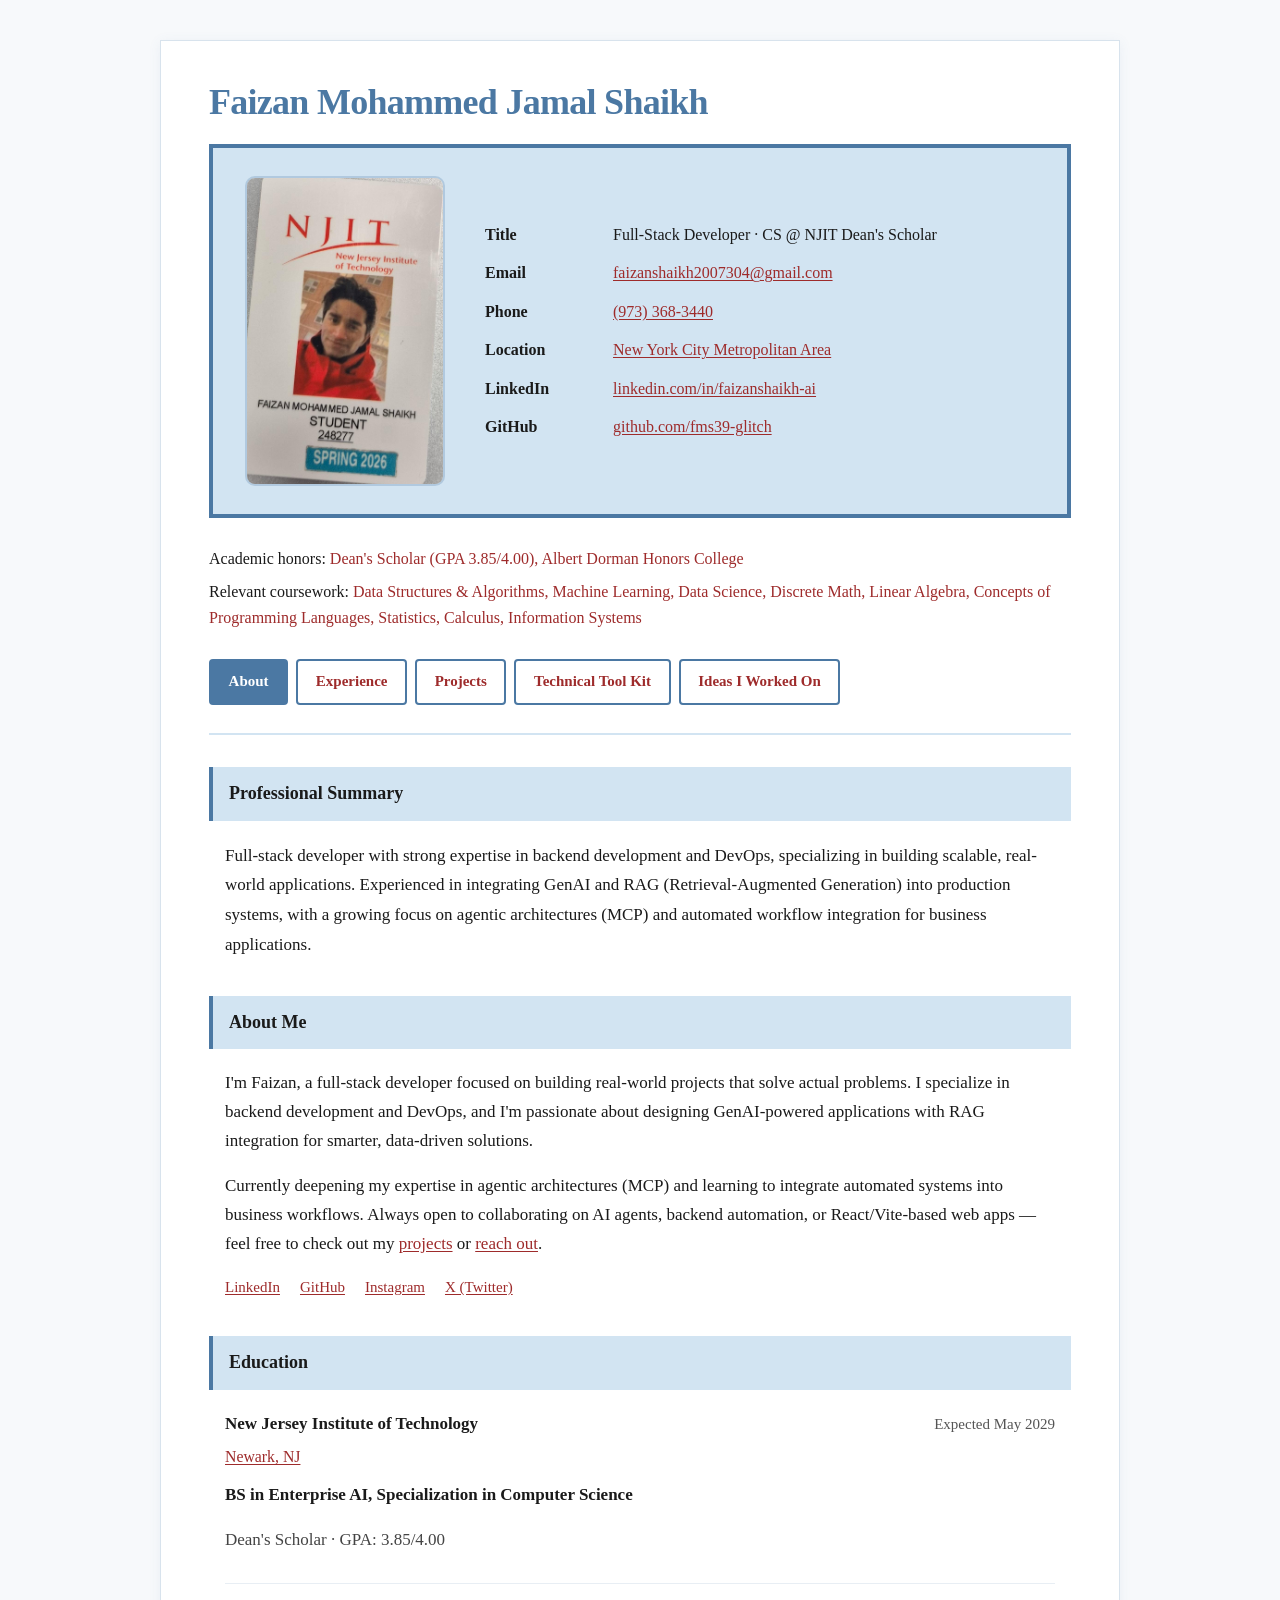
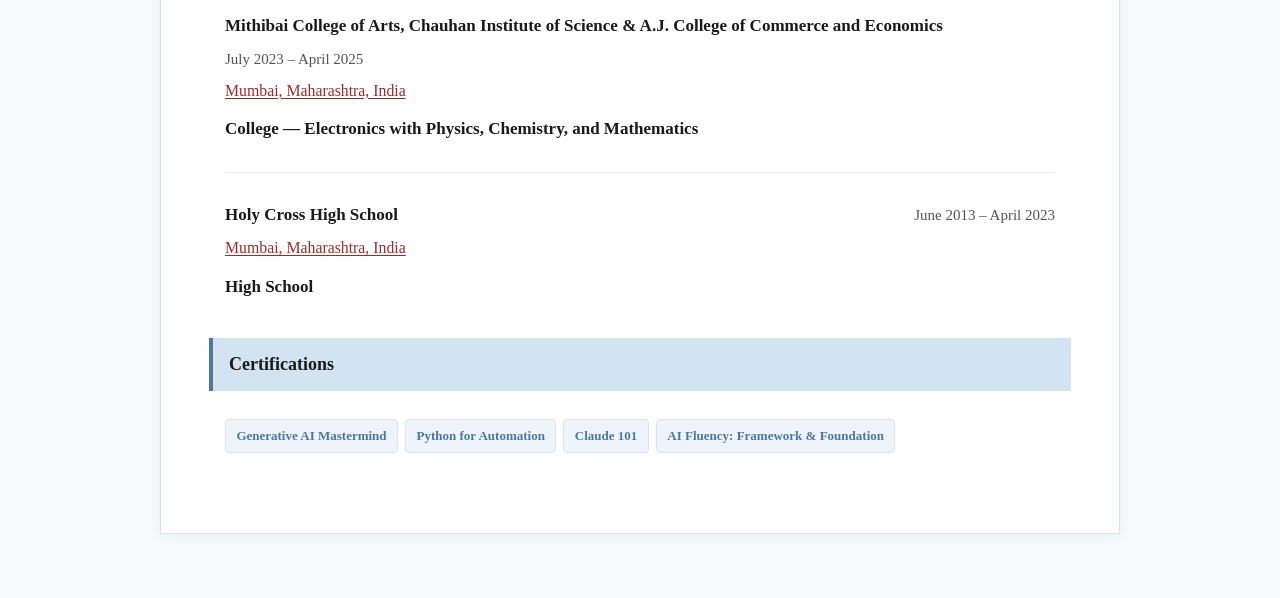
==== index.html @ a3aeeab6 "Info added in the website" ====
<!DOCTYPE html>
<html lang="en">
<head>
    <meta charset="UTF-8">
    <meta name="viewport" content="width=device-width, initial-scale=1.0">
    <title>Faizan Shaikh — Portfolio</title>
    <link rel="stylesheet" href="style.css">
</head>
<body>
<div class="page-container">
    <h1 class="header-name">Faizan Mohammed Jamal Shaikh</h1>

    <div class="top-banner">
        <div class="photo-container">
            <img src="Faizan_img.jpeg" alt="Faizan Shaikh">
        </div>

        <div class="contact-info">
            <table>
                <tr>
                    <td class="label">Title</td>
                    <td>Full-Stack Developer · CS @ NJIT Dean's Scholar</td>
                </tr>
                <tr>
                    <td class="label">Email</td>
                    <td><a href="mailto:faizanshaikh2007304@gmail.com">faizanshaikh2007304@gmail.com</a></td>
                </tr>
                <tr>
                    <td class="label">Phone</td>
                    <td><a href="tel:+19733683440">(973) 368-3440</a></td>
                </tr>
                <tr>
                    <td class="label">Location</td>
                    <td><a href="https://maps.google.com/?q=New+York+City+Metropolitan+Area" target="_blank" rel="noopener">New York City Metropolitan Area</a></td>
                </tr>
                <tr>
                    <td class="label">LinkedIn</td>
                    <td><a href="https://www.linkedin.com/in/faizanshaikh-ai" target="_blank" rel="noopener">linkedin.com/in/faizanshaikh-ai</a></td>
                </tr>
                <tr>
                    <td class="label">GitHub</td>
                    <td><a href="https://github.com/fms39-glitch" target="_blank" rel="noopener">github.com/fms39-glitch</a></td>
                </tr>
            </table>
        </div>
    </div>

    <div class="interests">
        <div>Academic honors: <span class="interests-list">Dean's Scholar (GPA 3.85/4.00), Albert Dorman Honors College</span></div>
        <div>Relevant coursework: <span class="interests-list">Data Structures &amp; Algorithms, Machine Learning, Data Science, Discrete Math, Linear Algebra, Concepts of Programming Languages, Statistics, Calculus, Information Systems</span></div>
    </div>

    <div class="navigation">
        <a href="index.html" class="active">About</a>
        <a href="experience.html">Experience</a>
        <a href="projects.html">Projects</a>
        <a href="toolkit.html">Technical Tool Kit</a>
        <a href="ideas.html">Ideas I Worked On</a>
    </div>

    <div class="content-section" id="summary">
        <h2 class="section-title">Professional Summary</h2>
        <div class="section-content">
            <p class="summary">Full-stack developer with strong expertise in backend development and DevOps, specializing in building scalable, real-world applications. Experienced in integrating GenAI and RAG (Retrieval-Augmented Generation) into production systems, with a growing focus on agentic architectures (MCP) and automated workflow integration for business applications.</p>
        </div>
    </div>

    <div class="content-section" id="about">
        <h2 class="section-title">About Me</h2>
        <div class="section-content">
            <p>I'm Faizan, a full-stack developer focused on building real-world projects that solve actual problems. I specialize in backend development and DevOps, and I'm passionate about designing GenAI-powered applications with RAG integration for smarter, data-driven solutions.</p>
            <p>Currently deepening my expertise in agentic architectures (MCP) and learning to integrate automated systems into business workflows. Always open to collaborating on AI agents, backend automation, or React/Vite-based web apps — feel free to check out my <a href="projects.html">projects</a> or <a href="mailto:faizanshaikh2007304@gmail.com">reach out</a>.</p>
            <div class="social-bar">
                <a href="https://www.linkedin.com/in/faizanshaikh-ai" target="_blank" rel="noopener">LinkedIn</a>
                <a href="https://github.com/fms39-glitch" target="_blank" rel="noopener">GitHub</a>
                <a href="https://instagram.com/_justfaizan_30" target="_blank" rel="noopener">Instagram</a>
                <a href="https://x.com/Fms39dev" target="_blank" rel="noopener">X (Twitter)</a>
            </div>
        </div>
    </div>

    <div class="content-section" id="education">
        <h2 class="section-title">Education</h2>
        <div class="section-content">
            <div class="entry">
                <div class="entry-header">
                    <strong>New Jersey Institute of Technology</strong>
                    <span class="entry-dates">Expected May 2029</span>
                </div>
                <div class="entry-meta">
                    <a href="https://maps.google.com/?q=New+Jersey+Institute+of+Technology,+Newark,+NJ" target="_blank" rel="noopener">Newark, NJ</a>
                </div>
                <p class="edu-degree">BS in Enterprise AI, Specialization in Computer Science</p>
                <p class="edu-detail">Dean's Scholar · GPA: 3.85/4.00</p>
            </div>

            <div class="entry">
                <div class="entry-header">
                    <strong>Mithibai College of Arts, Chauhan Institute of Science &amp; A.J. College of Commerce and Economics</strong>
                    <span class="entry-dates">July 2023 – April 2025</span>
                </div>
                <div class="entry-meta">
                    <a href="https://maps.google.com/?q=Mithibai+College,+Mumbai,+India" target="_blank" rel="noopener">Mumbai, Maharashtra, India</a>
                </div>
                <p class="edu-degree">College — Electronics with Physics, Chemistry, and Mathematics</p>
            </div>

            <div class="entry">
                <div class="entry-header">
                    <strong>Holy Cross High School</strong>
                    <span class="entry-dates">June 2013 – April 2023</span>
                </div>
                <div class="entry-meta">
                    <a href="https://maps.google.com/?q=Holy+Cross+High+School,+Mumbai,+India" target="_blank" rel="noopener">Mumbai, Maharashtra, India</a>
                </div>
                <p class="edu-degree">High School</p>
            </div>
        </div>
    </div>

    <div class="content-section" id="certifications">
        <h2 class="section-title">Certifications</h2>
        <div class="section-content">
            <div class="tag-row">
                <span class="tag">Generative AI Mastermind</span>
                <span class="tag">Python for Automation</span>
                <span class="tag">Claude 101</span>
                <span class="tag">AI Fluency: Framework &amp; Foundation</span>
            </div>
        </div>
    </div>

</div>
</body>
</html>
---- style.css ----
*,
*::before,
*::after {
    box-sizing: border-box;
}

html {
    font-size: 16px;
    scroll-behavior: smooth;
}

body {
    font-family: Georgia, "Times New Roman", Times, serif;
    font-size: 1.0625rem;
    line-height: 1.65;
    margin: 0;
    padding: 2.5rem 2rem 4rem;
    color: #1a1a1a;
    background-color: #f7f9fb;
    min-height: 100vh;
}

.page-container {
    max-width: 960px;
    margin: 0 auto;
    background-color: #fff;
    padding: 2.5rem 3rem 3rem;
    border: 1px solid #d8e3ed;
    box-shadow: 0 2px 12px rgba(75, 120, 163, 0.08);
}

.header-name {
    color: #4B78A3;
    font-size: 2.25rem;
    margin: 0 0 1.25rem 0;
    font-weight: 700;
    letter-spacing: -0.02em;
    line-height: 1.2;
}

.top-banner {
    border: 4px solid #4B78A3;
    background-color: #D2E4F2;
    display: flex;
    align-items: center;
    gap: 2.5rem;
    padding: 1.75rem 2rem;
    margin-bottom: 1.75rem;
}

.photo-container {
    flex-shrink: 0;
}

.photo-container img {
    display: block;
    width: 200px;
    max-width: 100%;
    height: auto;
    border-radius: 10px;
    border: 2px solid rgba(75, 120, 163, 0.25);
}

.contact-info {
    flex: 1;
    min-width: 0;
}

.contact-info table {
    border-collapse: collapse;
    width: 100%;
}

.contact-info td {
    padding: 0.45rem 1.5rem 0.45rem 0;
    font-size: 1rem;
    vertical-align: top;
    line-height: 1.5;
}

.contact-info .label {
    font-weight: 700;
    color: #1a1a1a;
    white-space: nowrap;
    width: 8rem;
}

.contact-info a {
    color: #9E2B2B;
    text-decoration: underline;
    text-underline-offset: 2px;
}

.contact-info a:hover {
    color: #7a1f1f;
}

.interests {
    font-size: 1rem;
    margin-bottom: 1.75rem;
    line-height: 1.6;
}

.interests div {
    margin-bottom: 0.5rem;
}

.interests div:last-child {
    margin-bottom: 0;
}

.interests-list {
    color: #9E2B2B;
}

.navigation {
    display: flex;
    flex-wrap: wrap;
    gap: 0.5rem;
    margin-bottom: 2rem;
    padding-bottom: 1.75rem;
    border-bottom: 2px solid #D2E4F2;
}

.navigation a {
    border: 2px solid #4B78A3;
    padding: 0.55rem 1.1rem;
    text-decoration: none;
    color: #9E2B2B;
    font-size: 0.9375rem;
    font-weight: 600;
    background-color: #fff;
    border-radius: 4px;
    transition: background-color 0.15s ease, color 0.15s ease;
}

.navigation a:hover {
    background-color: #D2E4F2;
    color: #7a1f1f;
}

.navigation a.active {
    background-color: #4B78A3;
    color: #fff;
    border-color: #4B78A3;
}

.navigation a.active:hover {
    background-color: #3d6285;
    color: #fff;
}

.content-section {
    margin-bottom: 0;
}

.content-section + .content-section {
    margin-top: 0.25rem;
}

.section-title {
    background-color: #D2E4F2;
    padding: 0.75rem 1rem;
    font-size: 1.125rem;
    font-weight: 700;
    margin: 0;
    color: #1a1a1a;
    border-left: 4px solid #4B78A3;
}

.section-content {
    padding: 1.25rem 1rem 2rem;
    font-size: 1.0625rem;
    line-height: 1.7;
}

.section-content p {
    margin-top: 0;
    margin-bottom: 1rem;
}

.section-content p:last-child {
    margin-bottom: 0;
}

.section-content ul {
    margin: 0;
    padding-left: 1.75rem;
}

.section-content li {
    margin-bottom: 0.75rem;
    padding-left: 0.25rem;
}

.section-content li:last-child {
    margin-bottom: 0;
}

.section-content strong {
    color: #1a1a1a;
}

.section-content em {
    color: #444;
}

.section-content a {
    color: #9E2B2B;
    text-decoration: underline;
    text-underline-offset: 2px;
}

.section-content a:hover {
    color: #7a1f1f;
}

.summary {
    font-size: 1.0625rem;
    line-height: 1.75;
    margin: 0;
}

.entry {
    margin-bottom: 1.75rem;
    padding-bottom: 1.75rem;
    border-bottom: 1px solid #e8eef4;
}

.entry:last-child {
    margin-bottom: 0;
    padding-bottom: 0;
    border-bottom: none;
}

.entry-header {
    display: flex;
    flex-wrap: wrap;
    justify-content: space-between;
    align-items: baseline;
    gap: 0.35rem 1.5rem;
    margin-bottom: 0.35rem;
}

.entry-header strong {
    font-size: 1.0625rem;
    color: #1a1a1a;
}

.entry-dates {
    font-size: 0.9375rem;
    color: #555;
    white-space: nowrap;
}

.entry-meta {
    font-size: 0.9875rem;
    color: #444;
    margin-bottom: 0.65rem;
}

.entry-meta a {
    color: #9E2B2B;
    text-decoration: underline;
    text-underline-offset: 2px;
}

.entry-meta a:hover {
    color: #7a1f1f;
}

.entry-body {
    margin: 0;
    padding-left: 1.25rem;
}

.entry-body li {
    margin-bottom: 0.55rem;
}

.project-header {
    display: flex;
    flex-wrap: wrap;
    align-items: baseline;
    gap: 0.5rem 1rem;
    margin-bottom: 0.35rem;
}

.project-header strong {
    font-size: 1.0625rem;
}

.project-link {
    font-size: 0.9375rem;
}

.project-link a {
    color: #9E2B2B;
    text-decoration: underline;
    text-underline-offset: 2px;
}

.project-link a:hover {
    color: #7a1f1f;
}

.project-role {
    font-size: 0.9375rem;
    color: #555;
    margin-bottom: 0.65rem;
}

.skill-category {
    margin-bottom: 1.1rem;
}

.skill-category:last-child {
    margin-bottom: 0;
}

.skill-category strong {
    display: block;
    margin-bottom: 0.35rem;
    color: #4B78A3;
    font-size: 0.9375rem;
    text-transform: uppercase;
    letter-spacing: 0.04em;
}

.skill-category span {
    color: #333;
    line-height: 1.65;
}

.tag-row {
    display: flex;
    flex-wrap: wrap;
    gap: 0.45rem;
    margin-top: 0.5rem;
}

.tag {
    display: inline-block;
    font-size: 0.8125rem;
    font-weight: 600;
    padding: 0.3rem 0.65rem;
    background-color: #eef4fa;
    color: #4B78A3;
    border: 1px solid #d8e3ed;
    border-radius: 4px;
}

.social-bar {
    display: flex;
    flex-wrap: wrap;
    gap: 0.65rem 1.25rem;
    margin-top: 1rem;
}

.social-bar a {
    color: #9E2B2B;
    text-decoration: underline;
    text-underline-offset: 2px;
    font-size: 0.9375rem;
}

.social-bar a:hover {
    color: #7a1f1f;
}

.edu-degree {
    font-weight: 700;
    color: #1a1a1a;
}

.edu-detail {
    color: #444;
    margin-top: 0.25rem;
}

@media (max-width: 768px) {
    body {
        padding: 1rem 0.75rem 2rem;
        font-size: 1rem;
    }

    .page-container {
        padding: 1.5rem 1.25rem 2rem;
    }

    .header-name {
        font-size: 1.75rem;
    }

    .top-banner {
        flex-direction: column;
        align-items: flex-start;
        gap: 1.25rem;
        padding: 1.25rem;
    }

    .photo-container img {
        width: 160px;
    }

    .contact-info td {
        display: block;
        padding: 0.25rem 0;
    }

    .contact-info .label {
        width: auto;
        padding-bottom: 0;
    }

    .contact-info tr {
        display: block;
        margin-bottom: 0.65rem;
    }

    .navigation a {
        flex: 1 1 auto;
        text-align: center;
        min-width: calc(50% - 0.25rem);
    }
}

@media (max-width: 480px) {
    .navigation a {
        min-width: 100%;
    }
}
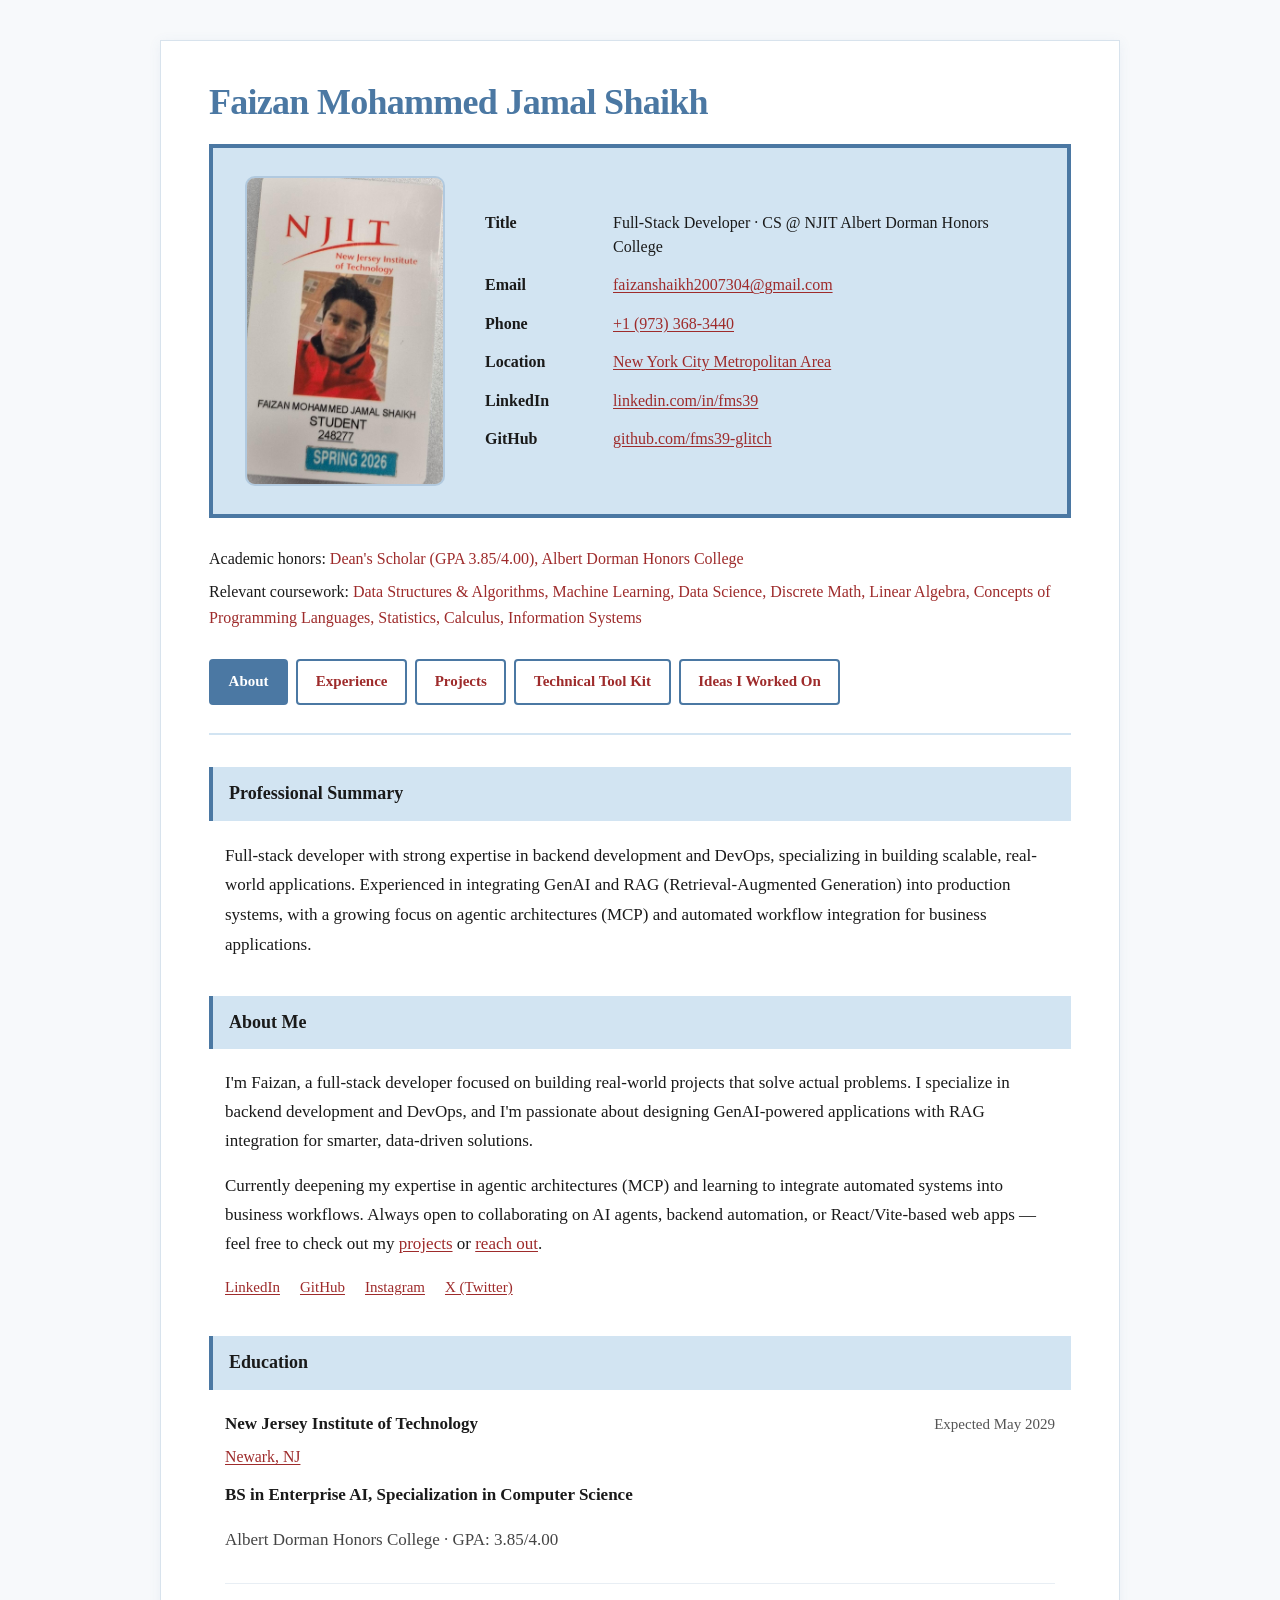
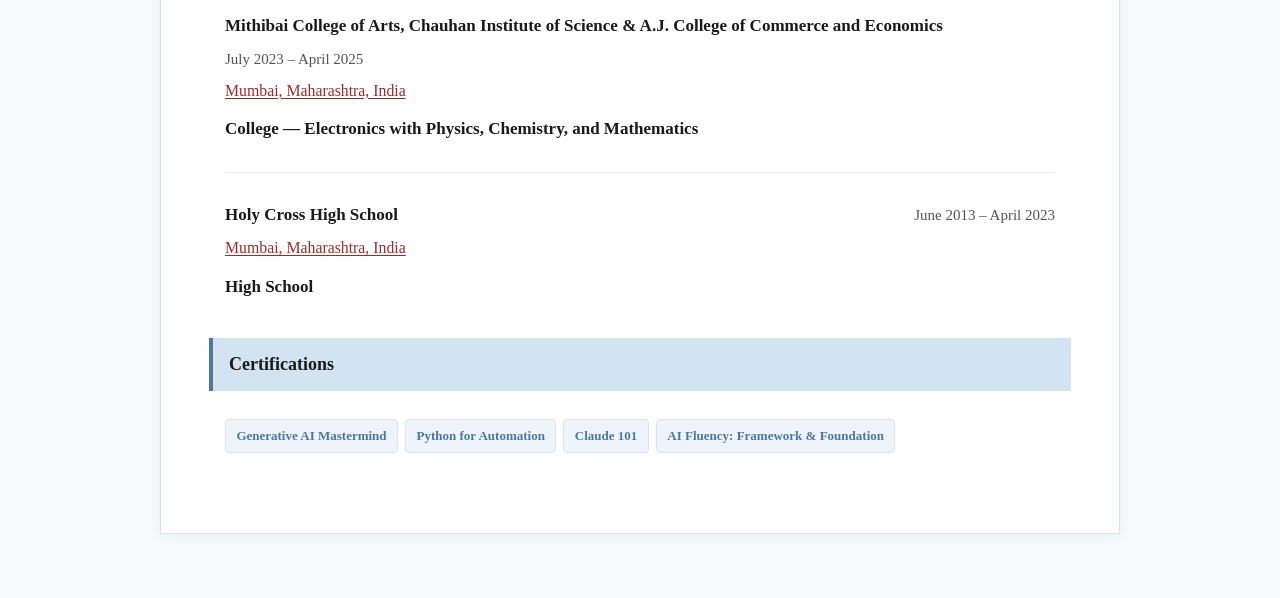
==== commit e354915e: "email and redirect URL changed" ====
--- a/index.html
+++ b/index.html
@@ -1,135 +1,156 @@
 <!DOCTYPE html>
 <html lang="en">
+
 <head>
     <meta charset="UTF-8">
     <meta name="viewport" content="width=device-width, initial-scale=1.0">
     <title>Faizan Shaikh — Portfolio</title>
     <link rel="stylesheet" href="style.css">
 </head>
+
 <body>
-<div class="page-container">
-    <h1 class="header-name">Faizan Mohammed Jamal Shaikh</h1>
+    <div class="page-container">
+        <h1 class="header-name">Faizan Mohammed Jamal Shaikh</h1>
 
-    <div class="top-banner">
-        <div class="photo-container">
-            <img src="Faizan_img.jpeg" alt="Faizan Shaikh">
+        <div class="top-banner">
+            <div class="photo-container">
+                <img src="Faizan_img.jpeg" alt="Faizan Shaikh">
+            </div>
+
+            <div class="contact-info">
+                <table>
+                    <tr>
+                        <td class="label">Title</td>
+                        <td>Full-Stack Developer · CS @ NJIT Albert Dorman Honors College</td>
+                    </tr>
+                    <tr>
+                        <td class="label">Email</td>
+                        <td><a href="mailto:faizanshaikh2007304@gmail.com">faizanshaikh2007304@gmail.com</a></td>
+                    </tr>
+                    <tr>
+                        <td class="label">Phone</td>
+                        <td><a href="tel:+19733683440">+1 (973) 368-3440</a></td>
+                    </tr>
+                    <tr>
+                        <td class="label">Location</td>
+                        <td><a href="https://maps.google.com/?q=New+York+City+Metropolitan+Area" target="_blank"
+                                rel="noopener">New York City Metropolitan Area</a></td>
+                    </tr>
+                    <tr>
+                        <td class="label">LinkedIn</td>
+                        <td><a href="https://www.linkedin.com/in/fms39" target="_blank"
+                                rel="noopener">linkedin.com/in/fms39</a></td>
+                    </tr>
+                    <tr>
+                        <td class="label">GitHub</td>
+                        <td><a href="https://github.com/fms39-glitch" target="_blank"
+                                rel="noopener">github.com/fms39-glitch</a></td>
+                    </tr>
+                </table>
+            </div>
         </div>
 
-        <div class="contact-info">
-            <table>
-                <tr>
-                    <td class="label">Title</td>
-                    <td>Full-Stack Developer · CS @ NJIT Dean's Scholar</td>
-                </tr>
-                <tr>
-                    <td class="label">Email</td>
-                    <td><a href="mailto:faizanshaikh2007304@gmail.com">faizanshaikh2007304@gmail.com</a></td>
-                </tr>
-                <tr>
-                    <td class="label">Phone</td>
-                    <td><a href="tel:+19733683440">(973) 368-3440</a></td>
-                </tr>
-                <tr>
-                    <td class="label">Location</td>
-                    <td><a href="https://maps.google.com/?q=New+York+City+Metropolitan+Area" target="_blank" rel="noopener">New York City Metropolitan Area</a></td>
-                </tr>
-                <tr>
-                    <td class="label">LinkedIn</td>
-                    <td><a href="https://www.linkedin.com/in/faizanshaikh-ai" target="_blank" rel="noopener">linkedin.com/in/faizanshaikh-ai</a></td>
-                </tr>
-                <tr>
-                    <td class="label">GitHub</td>
-                    <td><a href="https://github.com/fms39-glitch" target="_blank" rel="noopener">github.com/fms39-glitch</a></td>
-                </tr>
-            </table>
+        <div class="interests">
+            <div>Academic honors: <span class="interests-list">Dean's Scholar (GPA 3.85/4.00), Albert Dorman Honors
+                    College</span></div>
+            <div>Relevant coursework: <span class="interests-list">Data Structures &amp; Algorithms, Machine Learning,
+                    Data Science, Discrete Math, Linear Algebra, Concepts of Programming Languages, Statistics,
+                    Calculus, Information Systems</span></div>
         </div>
-    </div>
 
-    <div class="interests">
-        <div>Academic honors: <span class="interests-list">Dean's Scholar (GPA 3.85/4.00), Albert Dorman Honors College</span></div>
-        <div>Relevant coursework: <span class="interests-list">Data Structures &amp; Algorithms, Machine Learning, Data Science, Discrete Math, Linear Algebra, Concepts of Programming Languages, Statistics, Calculus, Information Systems</span></div>
-    </div>
+        <div class="navigation">
+            <a href="index.html" class="active">About</a>
+            <a href="experience.html">Experience</a>
+            <a href="projects.html">Projects</a>
+            <a href="toolkit.html">Technical Tool Kit</a>
+            <a href="ideas.html">Ideas I Worked On</a>
+        </div>
 
-    <div class="navigation">
-        <a href="index.html" class="active">About</a>
-        <a href="experience.html">Experience</a>
-        <a href="projects.html">Projects</a>
-        <a href="toolkit.html">Technical Tool Kit</a>
-        <a href="ideas.html">Ideas I Worked On</a>
-    </div>
-
-    <div class="content-section" id="summary">
-        <h2 class="section-title">Professional Summary</h2>
-        <div class="section-content">
-            <p class="summary">Full-stack developer with strong expertise in backend development and DevOps, specializing in building scalable, real-world applications. Experienced in integrating GenAI and RAG (Retrieval-Augmented Generation) into production systems, with a growing focus on agentic architectures (MCP) and automated workflow integration for business applications.</p>
-        </div>
-    </div>
-
-    <div class="content-section" id="about">
-        <h2 class="section-title">About Me</h2>
-        <div class="section-content">
-            <p>I'm Faizan, a full-stack developer focused on building real-world projects that solve actual problems. I specialize in backend development and DevOps, and I'm passionate about designing GenAI-powered applications with RAG integration for smarter, data-driven solutions.</p>
-            <p>Currently deepening my expertise in agentic architectures (MCP) and learning to integrate automated systems into business workflows. Always open to collaborating on AI agents, backend automation, or React/Vite-based web apps — feel free to check out my <a href="projects.html">projects</a> or <a href="mailto:faizanshaikh2007304@gmail.com">reach out</a>.</p>
-            <div class="social-bar">
-                <a href="https://www.linkedin.com/in/faizanshaikh-ai" target="_blank" rel="noopener">LinkedIn</a>
-                <a href="https://github.com/fms39-glitch" target="_blank" rel="noopener">GitHub</a>
-                <a href="https://instagram.com/_justfaizan_30" target="_blank" rel="noopener">Instagram</a>
-                <a href="https://x.com/Fms39dev" target="_blank" rel="noopener">X (Twitter)</a>
+        <div class="content-section" id="summary">
+            <h2 class="section-title">Professional Summary</h2>
+            <div class="section-content">
+                <p class="summary">Full-stack developer with strong expertise in backend development and DevOps,
+                    specializing in building scalable, real-world applications. Experienced in integrating GenAI and RAG
+                    (Retrieval-Augmented Generation) into production systems, with a growing focus on agentic
+                    architectures (MCP) and automated workflow integration for business applications.</p>
             </div>
         </div>
-    </div>
 
-    <div class="content-section" id="education">
-        <h2 class="section-title">Education</h2>
-        <div class="section-content">
-            <div class="entry">
-                <div class="entry-header">
-                    <strong>New Jersey Institute of Technology</strong>
-                    <span class="entry-dates">Expected May 2029</span>
+        <div class="content-section" id="about">
+            <h2 class="section-title">About Me</h2>
+            <div class="section-content">
+                <p>I'm Faizan, a full-stack developer focused on building real-world projects that solve actual
+                    problems. I specialize in backend development and DevOps, and I'm passionate about designing
+                    GenAI-powered applications with RAG integration for smarter, data-driven solutions.</p>
+                <p>Currently deepening my expertise in agentic architectures (MCP) and learning to integrate automated
+                    systems into business workflows. Always open to collaborating on AI agents, backend automation, or
+                    React/Vite-based web apps — feel free to check out my <a href="projects.html">projects</a> or <a
+                        href="mailto:faizanshaikh2007304@gmail.com">reach out</a>.</p>
+                <div class="social-bar">
+                    <a href="https://www.linkedin.com/in/fms39" target="_blank" rel="noopener">LinkedIn</a>
+                    <a href="https://github.com/fms39-glitch" target="_blank" rel="noopener">GitHub</a>
+                    <a href="https://instagram.com/_justfaizan_30" target="_blank" rel="noopener">Instagram</a>
+                    <a href="https://x.com/Fms39dev" target="_blank" rel="noopener">X (Twitter)</a>
                 </div>
-                <div class="entry-meta">
-                    <a href="https://maps.google.com/?q=New+Jersey+Institute+of+Technology,+Newark,+NJ" target="_blank" rel="noopener">Newark, NJ</a>
-                </div>
-                <p class="edu-degree">BS in Enterprise AI, Specialization in Computer Science</p>
-                <p class="edu-detail">Dean's Scholar · GPA: 3.85/4.00</p>
-            </div>
-
-            <div class="entry">
-                <div class="entry-header">
-                    <strong>Mithibai College of Arts, Chauhan Institute of Science &amp; A.J. College of Commerce and Economics</strong>
-                    <span class="entry-dates">July 2023 – April 2025</span>
-                </div>
-                <div class="entry-meta">
-                    <a href="https://maps.google.com/?q=Mithibai+College,+Mumbai,+India" target="_blank" rel="noopener">Mumbai, Maharashtra, India</a>
-                </div>
-                <p class="edu-degree">College — Electronics with Physics, Chemistry, and Mathematics</p>
-            </div>
-
-            <div class="entry">
-                <div class="entry-header">
-                    <strong>Holy Cross High School</strong>
-                    <span class="entry-dates">June 2013 – April 2023</span>
-                </div>
-                <div class="entry-meta">
-                    <a href="https://maps.google.com/?q=Holy+Cross+High+School,+Mumbai,+India" target="_blank" rel="noopener">Mumbai, Maharashtra, India</a>
-                </div>
-                <p class="edu-degree">High School</p>
             </div>
         </div>
-    </div>
 
-    <div class="content-section" id="certifications">
-        <h2 class="section-title">Certifications</h2>
-        <div class="section-content">
-            <div class="tag-row">
-                <span class="tag">Generative AI Mastermind</span>
-                <span class="tag">Python for Automation</span>
-                <span class="tag">Claude 101</span>
-                <span class="tag">AI Fluency: Framework &amp; Foundation</span>
+        <div class="content-section" id="education">
+            <h2 class="section-title">Education</h2>
+            <div class="section-content">
+                <div class="entry">
+                    <div class="entry-header">
+                        <strong>New Jersey Institute of Technology</strong>
+                        <span class="entry-dates">Expected May 2029</span>
+                    </div>
+                    <div class="entry-meta">
+                        <a href="https://maps.google.com/?q=New+Jersey+Institute+of+Technology,+Newark,+NJ"
+                            target="_blank" rel="noopener">Newark, NJ</a>
+                    </div>
+                    <p class="edu-degree">BS in Enterprise AI, Specialization in Computer Science</p>
+                    <p class="edu-detail">Albert Dorman Honors College · GPA: 3.85/4.00</p>
+                </div>
+
+                <div class="entry">
+                    <div class="entry-header">
+                        <strong>Mithibai College of Arts, Chauhan Institute of Science &amp; A.J. College of Commerce
+                            and Economics</strong>
+                        <span class="entry-dates">July 2023 – April 2025</span>
+                    </div>
+                    <div class="entry-meta">
+                        <a href="https://maps.google.com/?q=Mithibai+College,+Mumbai,+India" target="_blank"
+                            rel="noopener">Mumbai, Maharashtra, India</a>
+                    </div>
+                    <p class="edu-degree">College — Electronics with Physics, Chemistry, and Mathematics</p>
+                </div>
+
+                <div class="entry">
+                    <div class="entry-header">
+                        <strong>Holy Cross High School</strong>
+                        <span class="entry-dates">June 2013 – April 2023</span>
+                    </div>
+                    <div class="entry-meta">
+                        <a href="https://maps.google.com/?q=Holy+Cross+High+School,+Mumbai,+India" target="_blank"
+                            rel="noopener">Mumbai, Maharashtra, India</a>
+                    </div>
+                    <p class="edu-degree">High School</p>
+                </div>
             </div>
         </div>
+
+        <div class="content-section" id="certifications">
+            <h2 class="section-title">Certifications</h2>
+            <div class="section-content">
+                <div class="tag-row">
+                    <span class="tag">Generative AI Mastermind</span>
+                    <span class="tag">Python for Automation</span>
+                    <span class="tag">Claude 101</span>
+                    <span class="tag">AI Fluency: Framework &amp; Foundation</span>
+                </div>
+            </div>
+        </div>
+
     </div>
+</body>
 
-</div>
-</body>
-</html>
+</html>
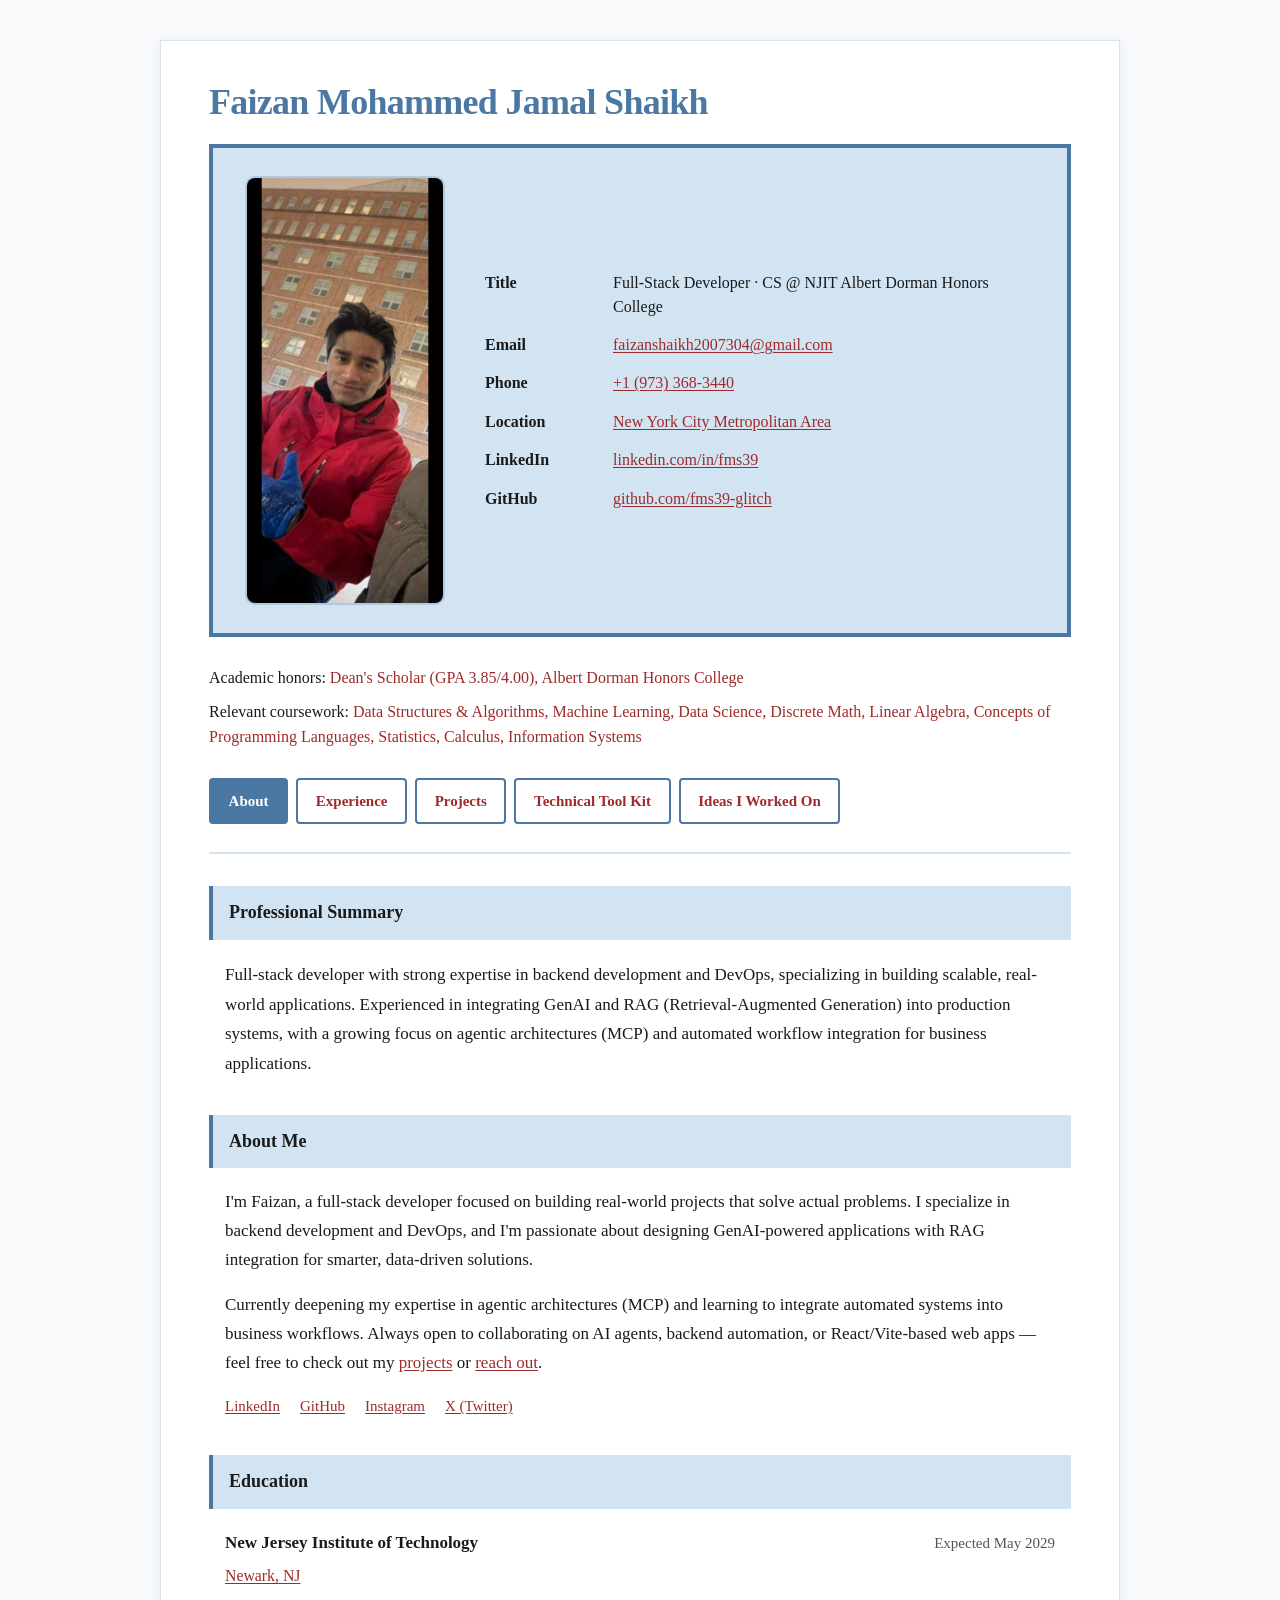
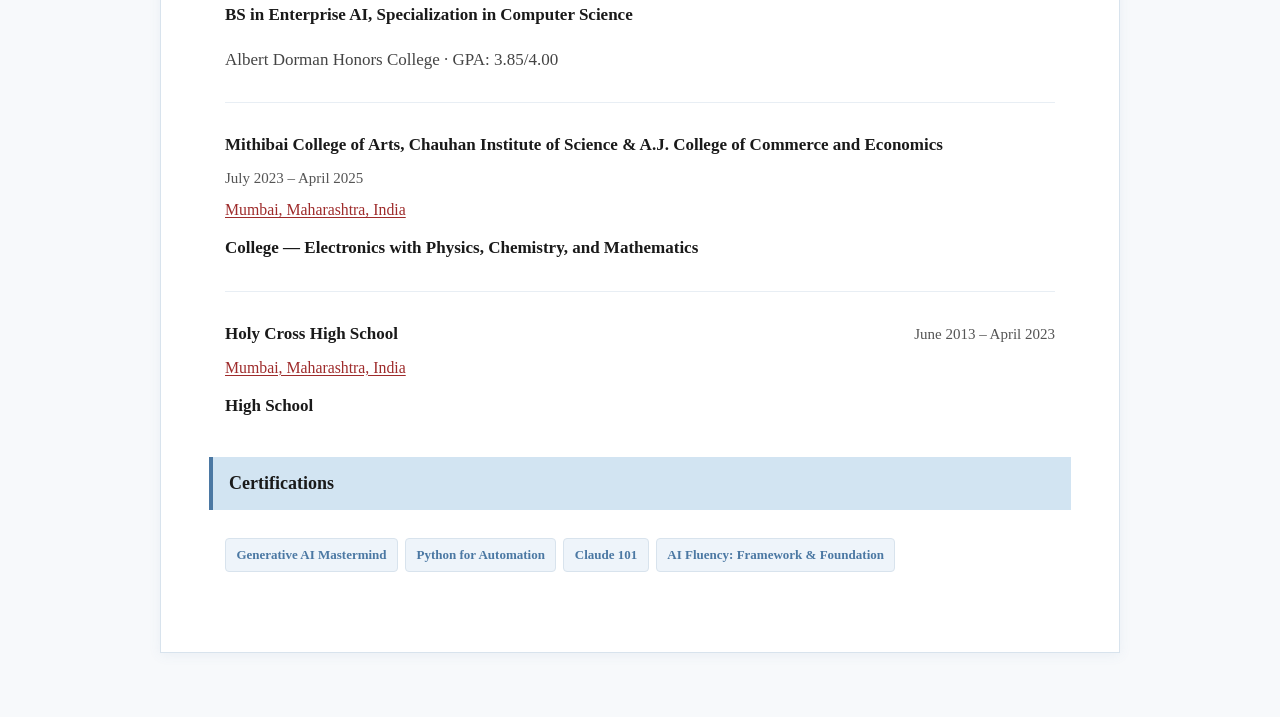
==== commit 99e9ff8b: "File changed to Faizan_img1" ====
--- a/index.html
+++ b/index.html
@@ -14,7 +14,7 @@
 
         <div class="top-banner">
             <div class="photo-container">
-                <img src="Faizan_img.jpeg" alt="Faizan Shaikh">
+                <img src="Faizan_img1.jpeg" alt="Faizan Shaikh">
             </div>
 
             <div class="contact-info">
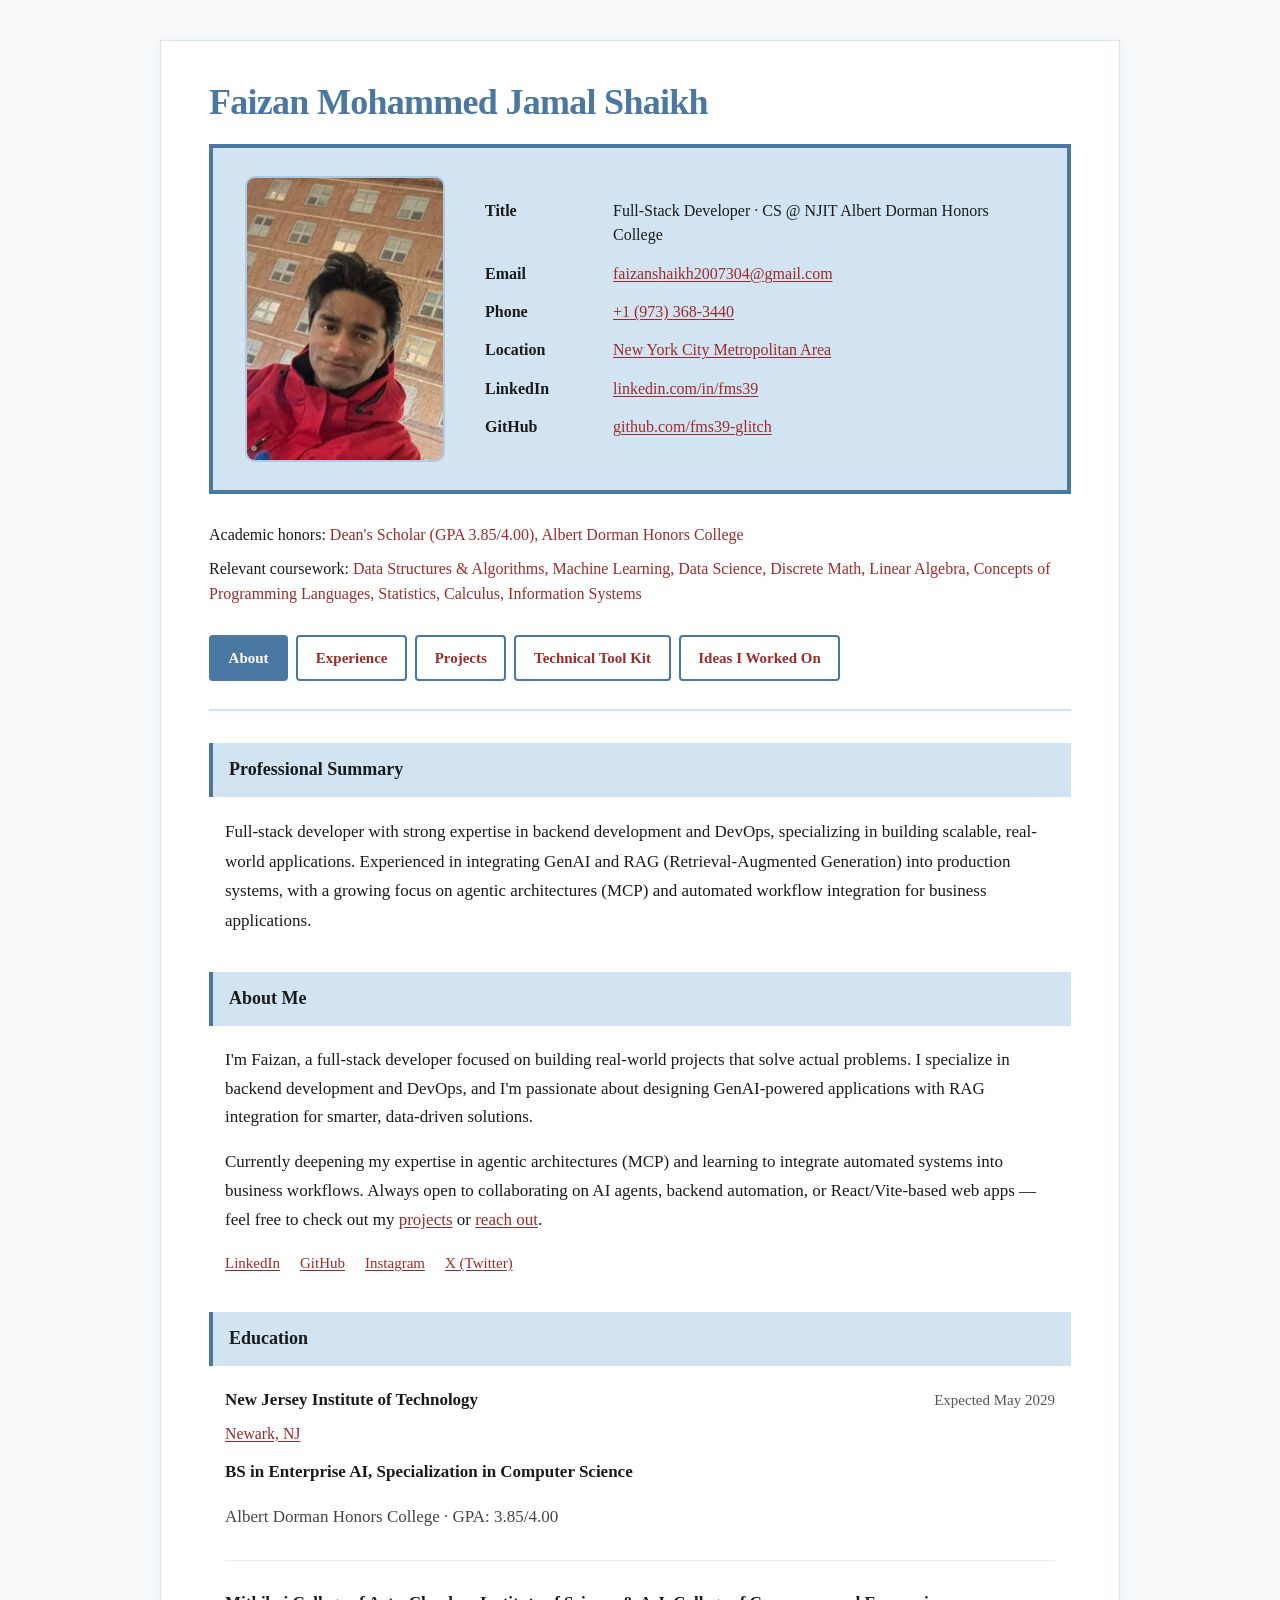
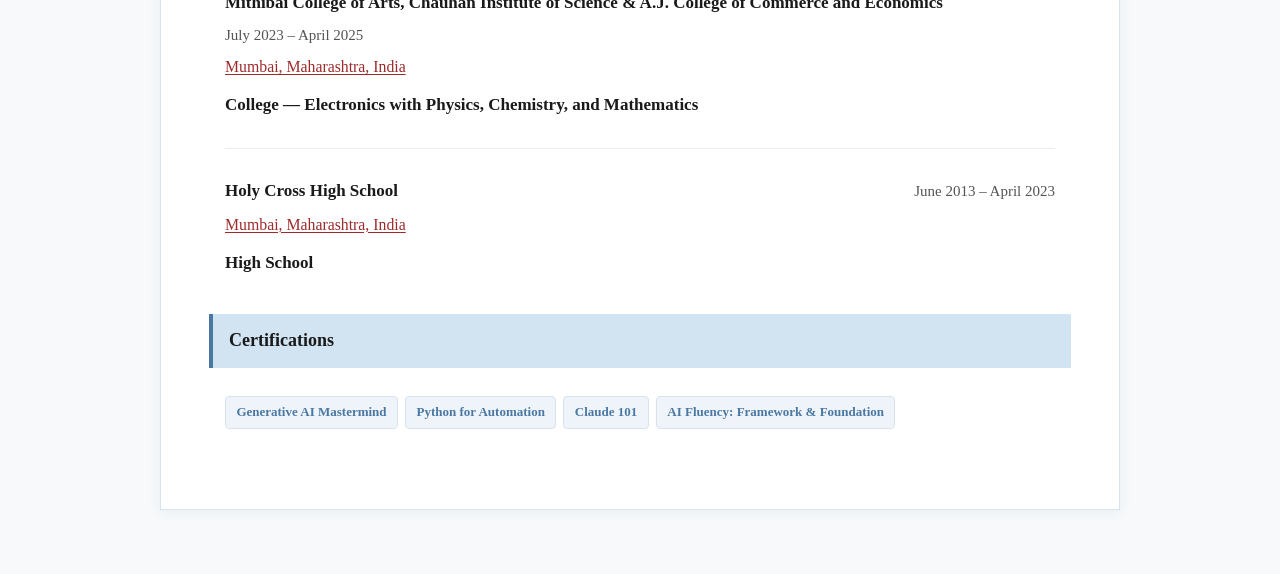
==== commit eded338e: "Named changed" ====
--- a/index.html
+++ b/index.html
@@ -14,7 +14,7 @@
 
         <div class="top-banner">
             <div class="photo-container">
-                <img src="Faizan_img1.jpeg" alt="Faizan Shaikh">
+                <img src="Faizan_img.jpeg" alt="Faizan Shaikh">
             </div>
 
             <div class="contact-info">
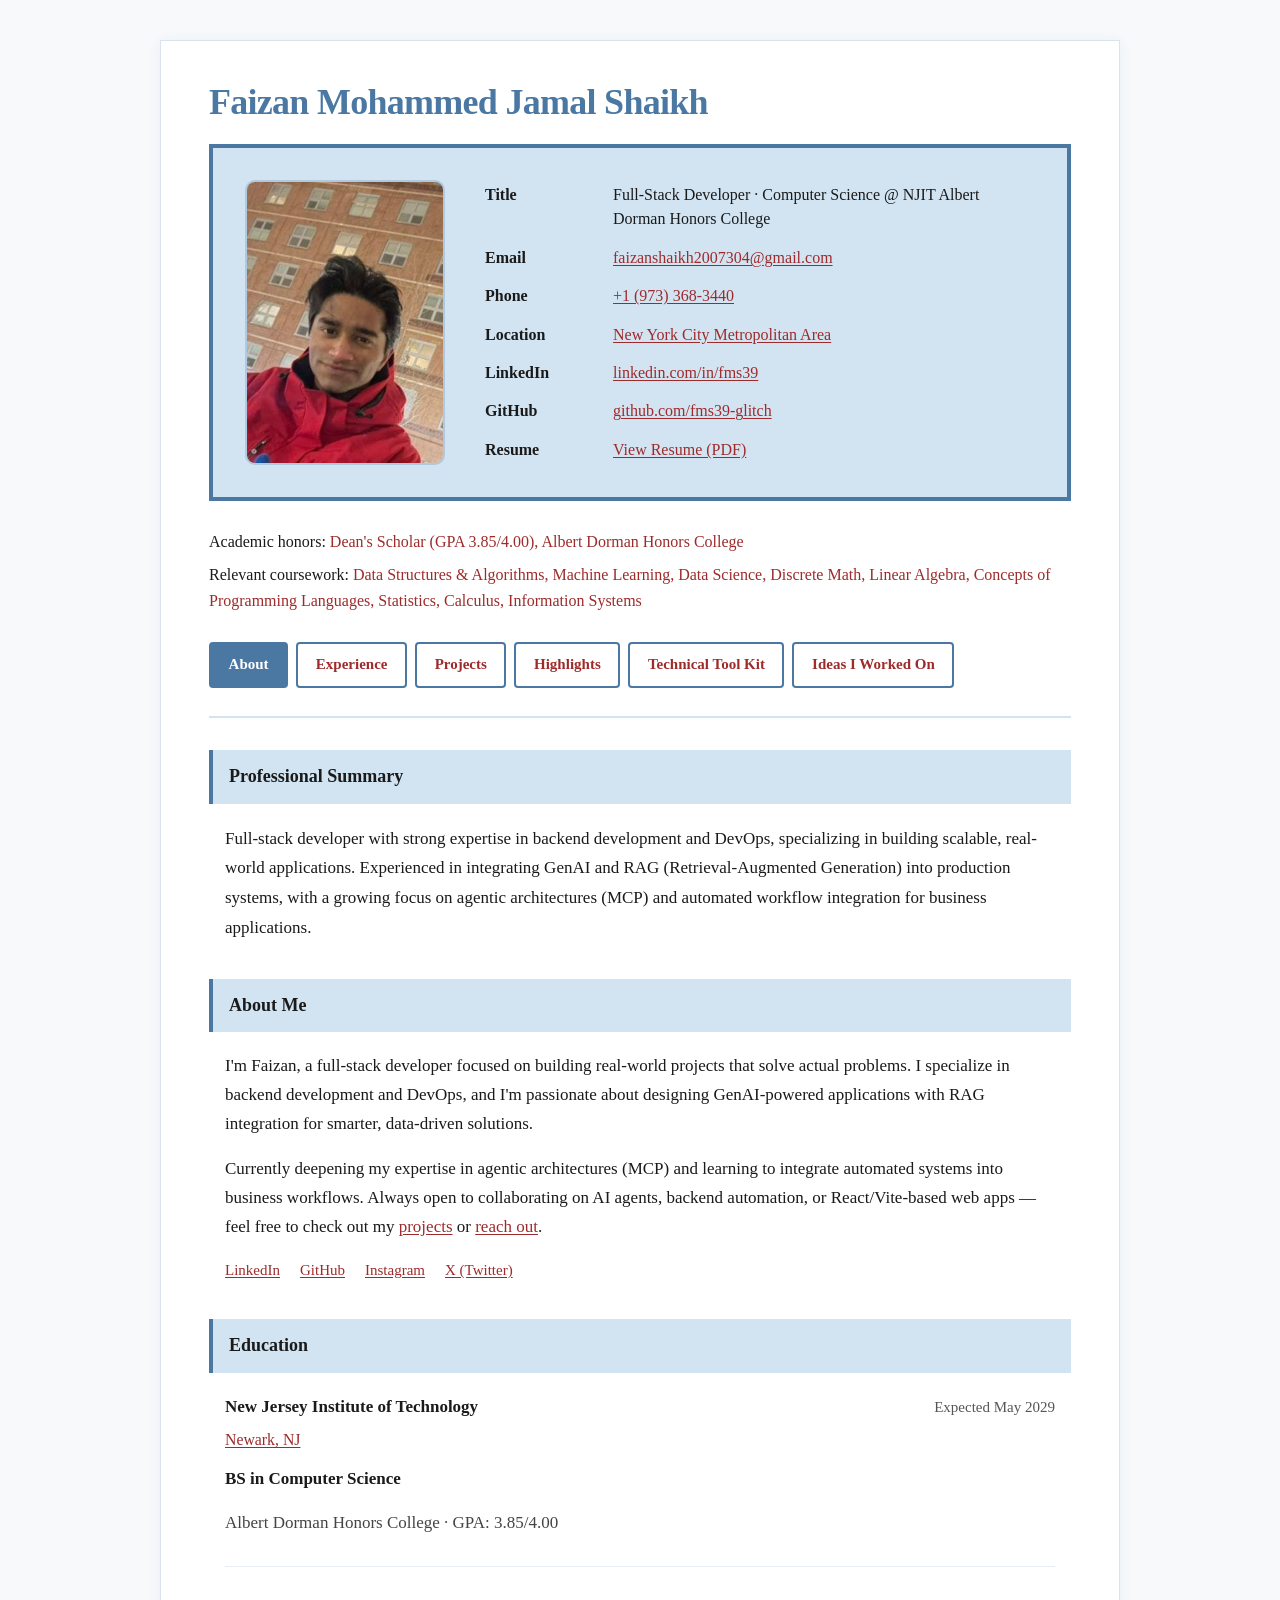
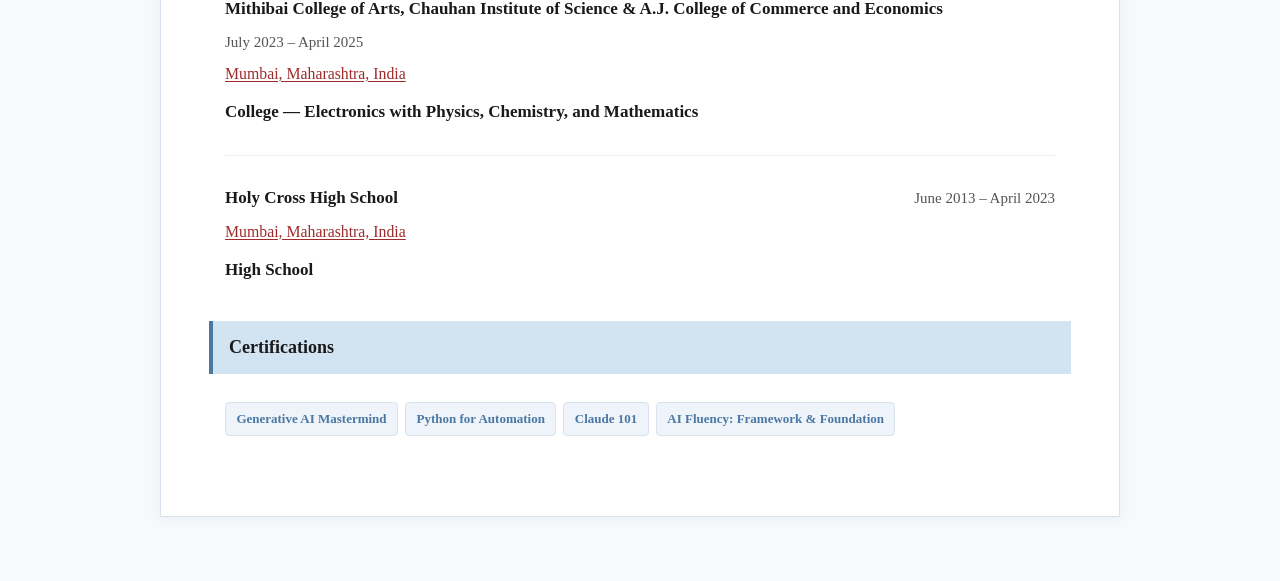
==== commit 4f088375: "Changes" ====
--- a/index.html
+++ b/index.html
@@ -21,7 +21,7 @@
                 <table>
                     <tr>
                         <td class="label">Title</td>
-                        <td>Full-Stack Developer · CS @ NJIT Albert Dorman Honors College</td>
+                        <td>Full-Stack Developer · Computer Science @ NJIT Albert Dorman Honors College</td>
                     </tr>
                     <tr>
                         <td class="label">Email</td>
@@ -46,6 +46,10 @@
                         <td><a href="https://github.com/fms39-glitch" target="_blank"
                                 rel="noopener">github.com/fms39-glitch</a></td>
                     </tr>
+                    <tr>
+                        <td class="label">Resume</td>
+                        <td><a href="resume.pdf" target="_blank" rel="noopener">View Resume (PDF)</a></td>
+                    </tr>
                 </table>
             </div>
         </div>
@@ -62,6 +66,7 @@
             <a href="index.html" class="active">About</a>
             <a href="experience.html">Experience</a>
             <a href="projects.html">Projects</a>
+            <a href="highlights.html">Highlights</a>
             <a href="toolkit.html">Technical Tool Kit</a>
             <a href="ideas.html">Ideas I Worked On</a>
         </div>
@@ -107,7 +112,7 @@
                         <a href="https://maps.google.com/?q=New+Jersey+Institute+of+Technology,+Newark,+NJ"
                             target="_blank" rel="noopener">Newark, NJ</a>
                     </div>
-                    <p class="edu-degree">BS in Enterprise AI, Specialization in Computer Science</p>
+                    <p class="edu-degree">BS in Computer Science</p>
                     <p class="edu-detail">Albert Dorman Honors College · GPA: 3.85/4.00</p>
                 </div>
 
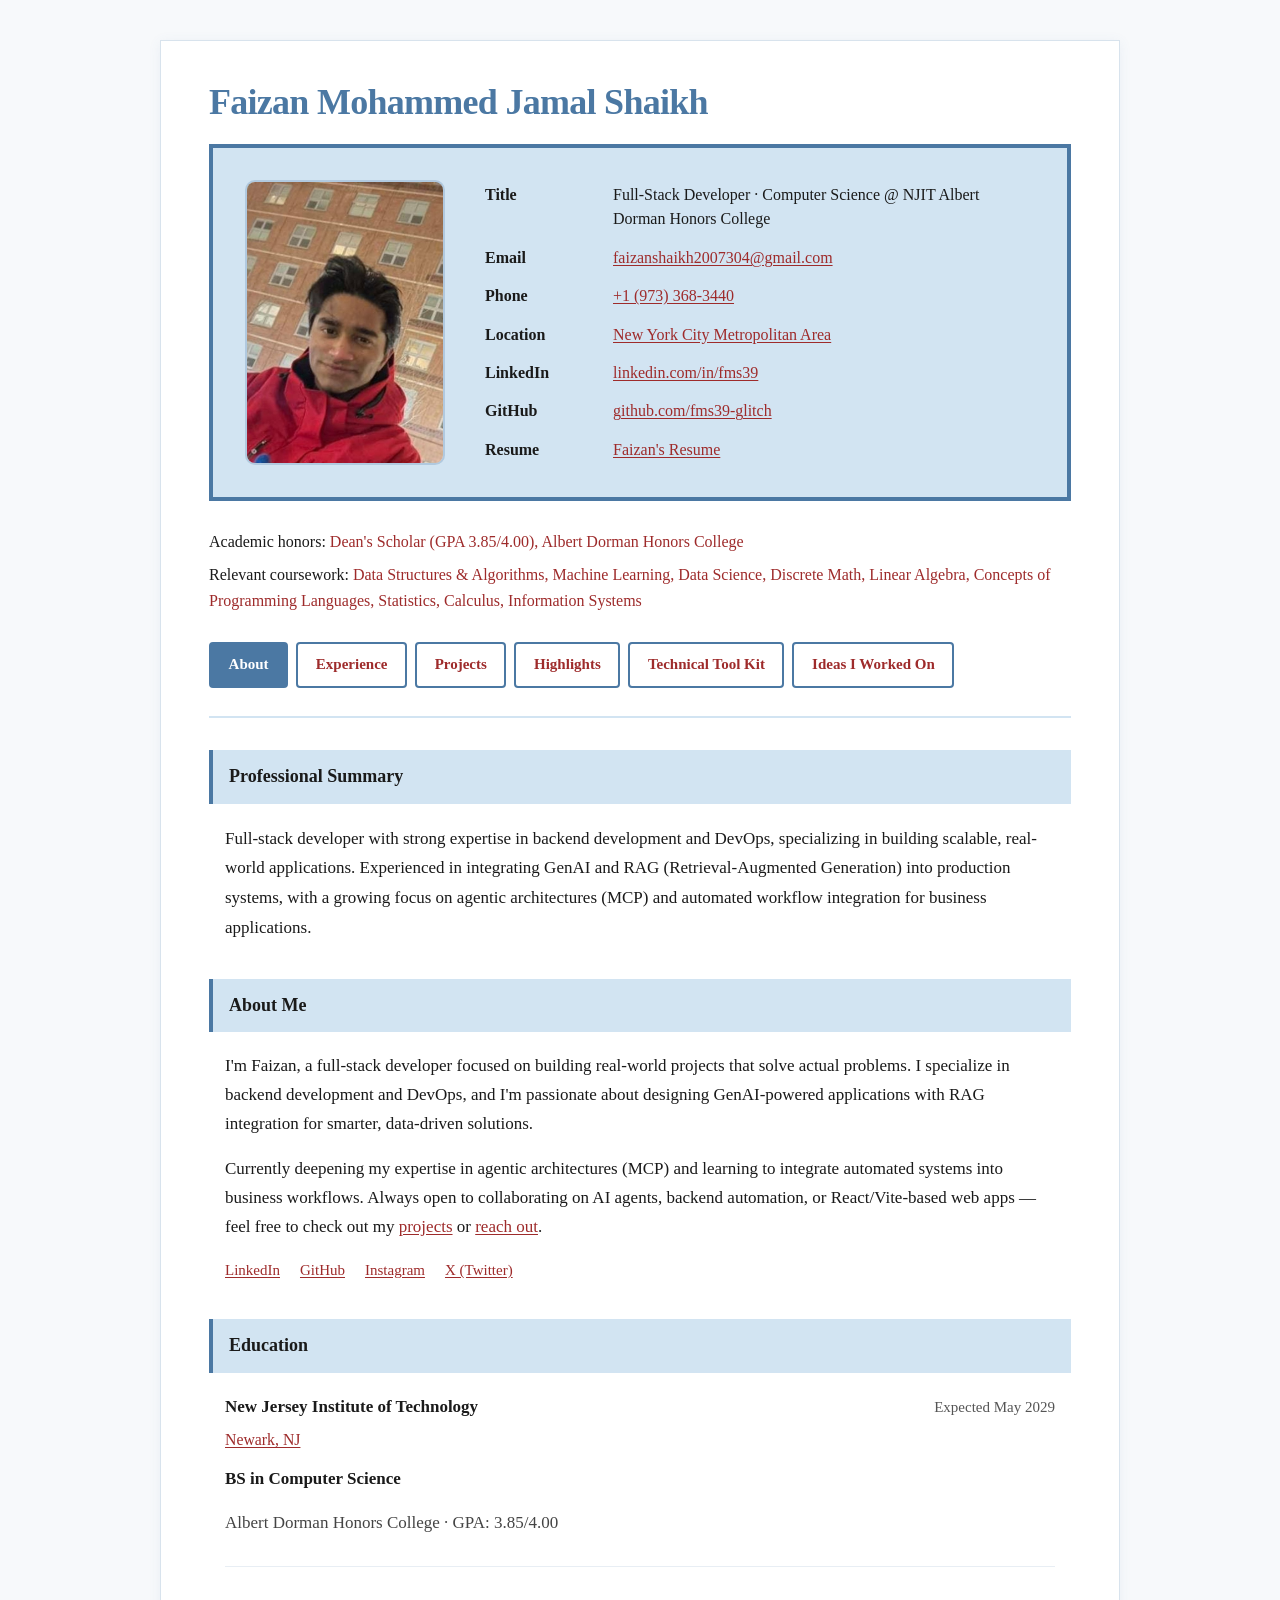
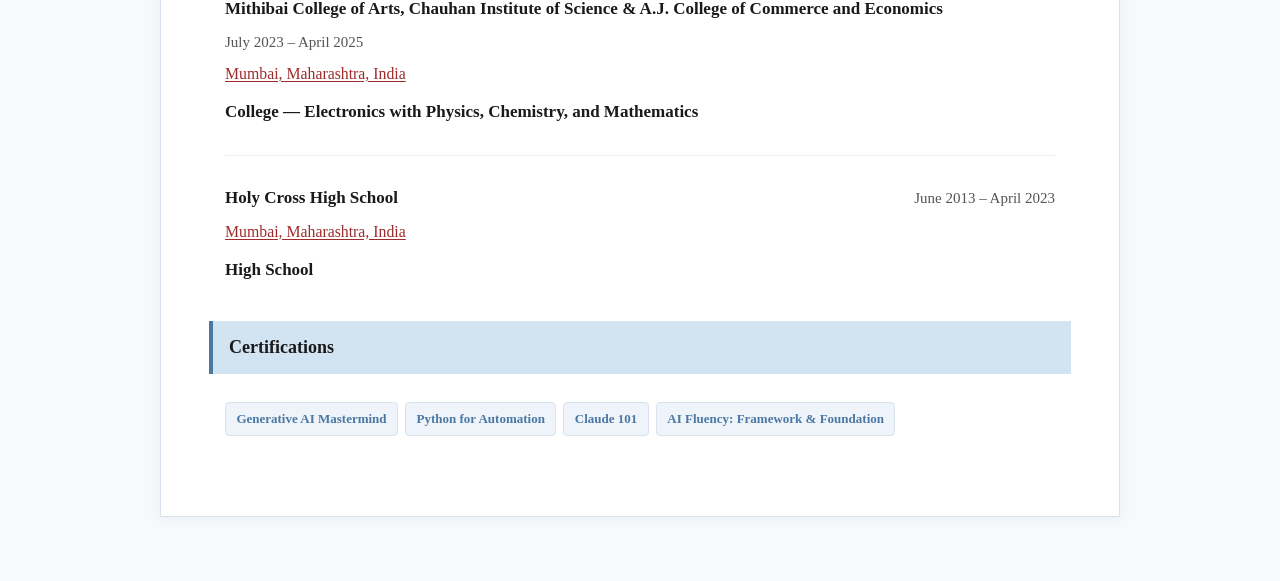
==== commit a381dfc5: "Name for resume updated from all the sections" ====
--- a/index.html
+++ b/index.html
@@ -48,7 +48,7 @@
                     </tr>
                     <tr>
                         <td class="label">Resume</td>
-                        <td><a href="resume.pdf" target="_blank" rel="noopener">View Resume (PDF)</a></td>
+                        <td><a href="resume.pdf" target="_blank" rel="noopener">Faizan's Resume</a></td>
                     </tr>
                 </table>
             </div>
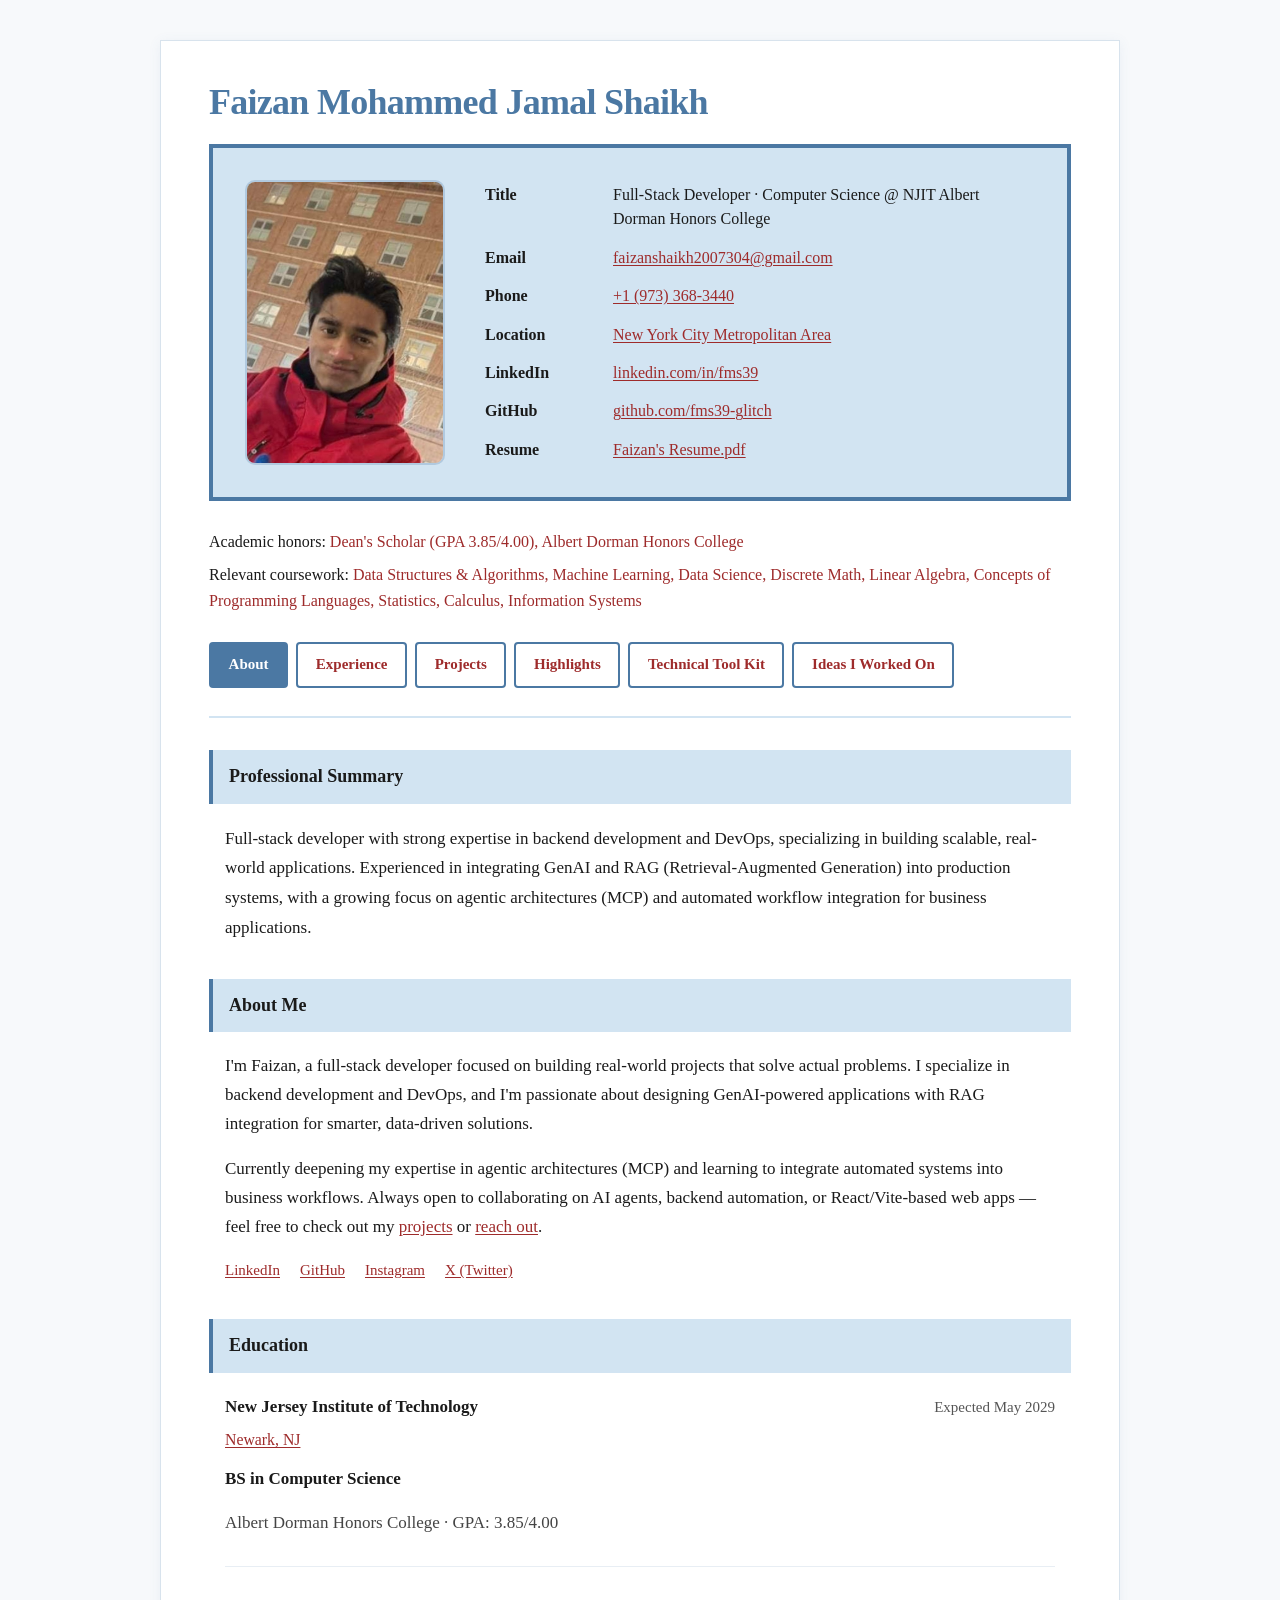
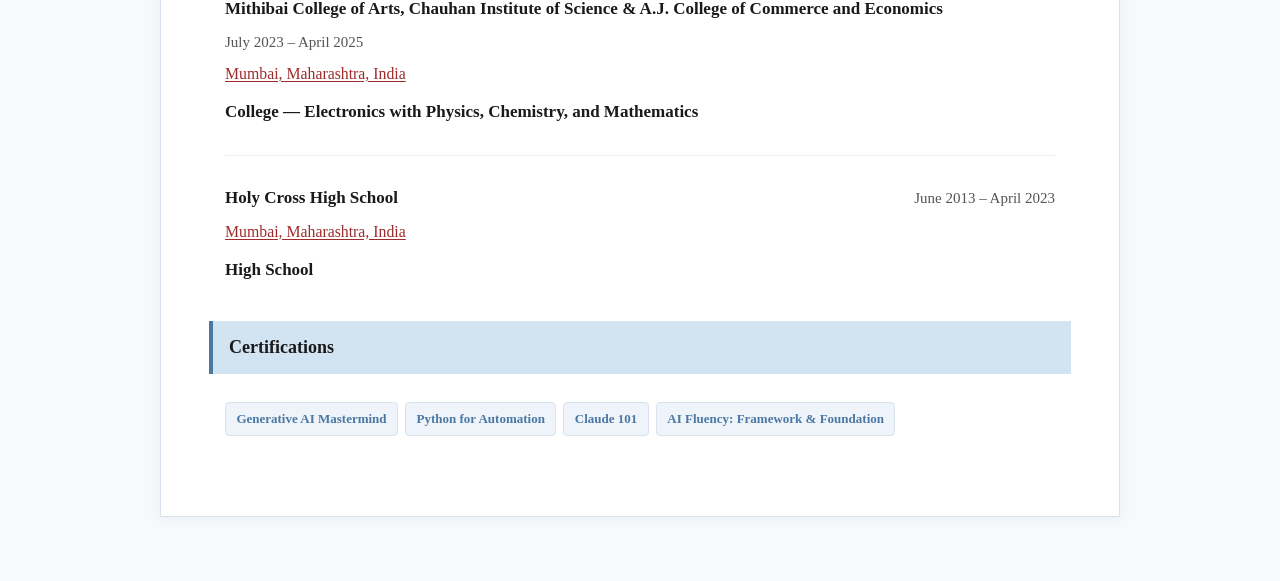
==== commit c7c32794: "Changed the extention .pdf" ====
--- a/index.html
+++ b/index.html
@@ -48,7 +48,7 @@
                     </tr>
                     <tr>
                         <td class="label">Resume</td>
-                        <td><a href="resume.pdf" target="_blank" rel="noopener">Faizan's Resume</a></td>
+                        <td><a href="Faizan's Resume.pdf" target="_blank" rel="noopener">Faizan's Resume.pdf</a></td>
                     </tr>
                 </table>
             </div>
